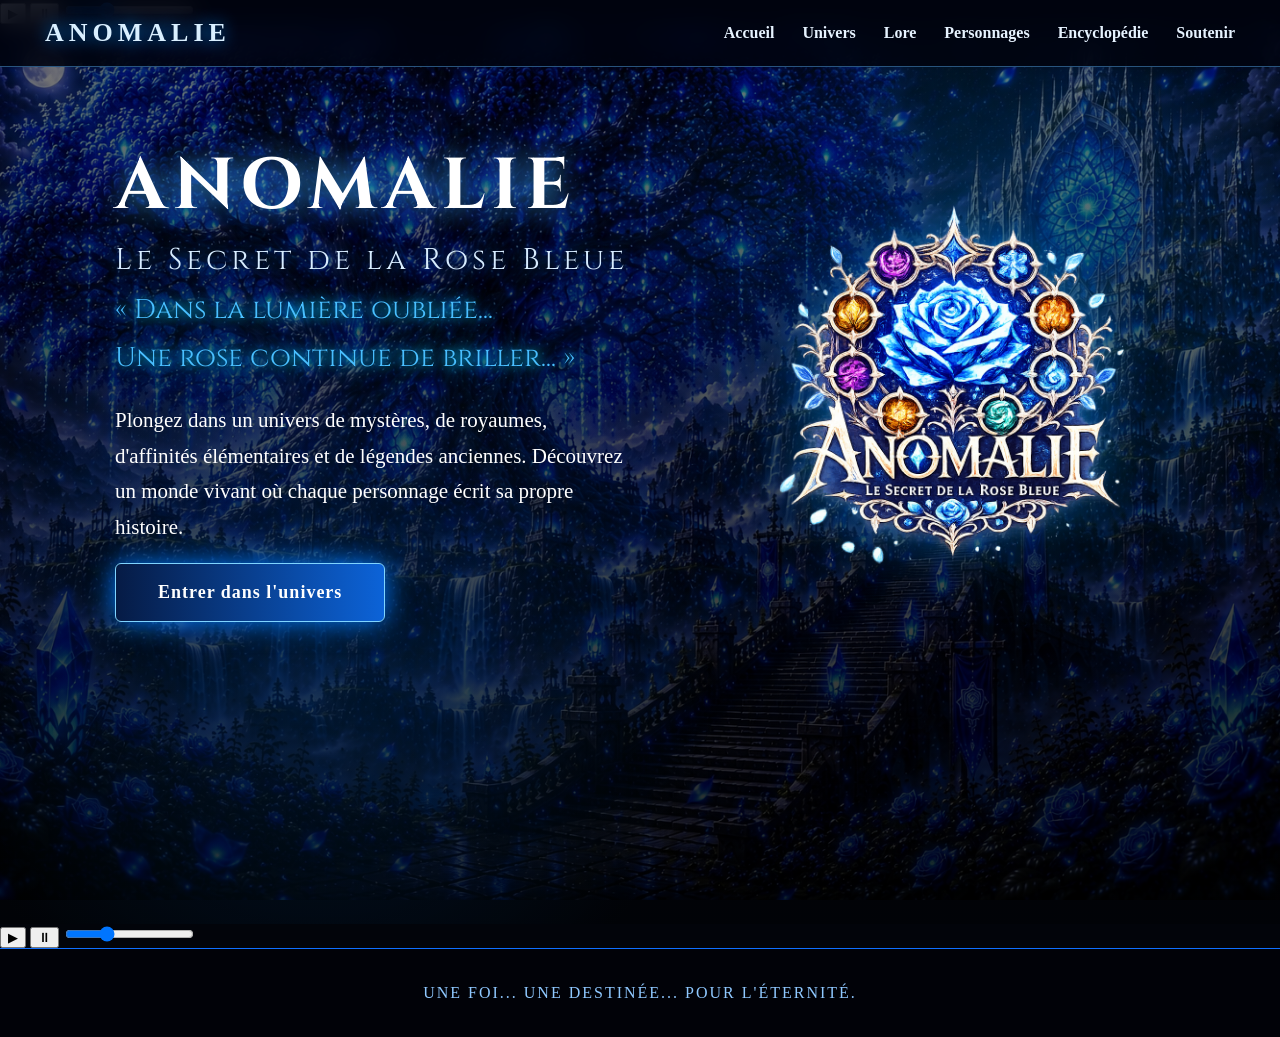
==== index.html @ 938658c7 "Update index.html" ====
<!DOCTYPE html>
<html lang="fr">
  
<head>
  <meta charset="UTF-8" />
  <meta name="viewport" content="width=device-width, initial-scale=1.0" />
  <title>Anomalie : Le Secret de la Rose Bleue</title>

  <link rel="stylesheet" href="style.css">
  
  <style>
    * {
      box-sizing: border-box;
      scroll-behavior: smooth;
    }

    body {
      margin: 0;
      background: #02040a;
      color: white;
      font-family: Georgia, serif;
      overflow-x: hidden;
    }

    nav {
      position: fixed;
      top: 0;
      width: 100%;
      z-index: 100;
      display: flex;
      justify-content: space-between;
      align-items: center;
      padding: 18px 45px;
      background: rgba(1, 4, 15, 0.88);
      border-bottom: 1px solid rgba(90, 180, 255, 0.45);
      backdrop-filter: blur(12px);
    }

    .nav-logo {
      letter-spacing: 5px;
      font-size: 26px;
      font-weight: bold;
      color: #d9efff;
      text-shadow: 0 0 18px #008cff;
    }

    .nav-links {
      display: flex;
      align-items: center;
      gap: 28px;
    }

    nav a {
      color: #e6f3ff;
      text-decoration: none;
      font-size: 16px;
      font-weight: bold;
    }

    nav a:hover {
      color: #6fc6ff;
      text-shadow: 0 0 10px #008cff;
    }

    .hero {
      min-height: 100vh;
      padding: 0px 80px 100px;
      display: flex;
      justify-content: space-between;
      align-items: center;
      gap: 80px;
      position: relative;
      overflow: hidden;
      background:
        linear-gradient(rgba(0,0,0,.35), rgba(0,0,0,.75)),
        url("sanctuaire.png");
      background-size: cover;
      background-position: center;
      background-attachment: fixed;
    }

    .hero::before {
      content: "";
      position: absolute;
      inset: 0;
      background:
        linear-gradient(rgba(0,0,0,0.25), rgba(0,0,0,0.35)),
        radial-gradient(circle at 25% 70%, rgba(0,130,255,.23), transparent 35%),
        radial-gradient(circle at 80% 25%, rgba(0,200,255,.18), transparent 32%);
      pointer-events: none;
    }

    .hero-left,
    .hero-right {
      position: relative;
      z-index: 2;
    }

    .hero-left{
    flex:1;
    text-align:left;
    max-width:650px;
    padding-left:35px;
    transform: translate(0px,-35px);
    font-size: 21px;
}

    .hero-right {
      flex: 1;
      display: flex;
      justify-content: center;
      align-items: center;
    }

    .main-logo {
      width: 600px;
      max-width: 100%;
      animation: logoFloat 5s ease-in-out infinite;
      filter: drop-shadow(0 0 25px rgba(0,150,255,.45));
    }

    h1 {
      font-family: 'Cinzel', serif;
      font-size: 72px;
      letter-spacing: 6px;
      margin: 0 0 5px;
      text-shadow: 0 0 28px #3aa7ff;
    }

    h2 {
      font-family: 'Cinzel', serif;
      font-size: 30px;
      line-height: 1.35;
      font-weight: normal;
      color: #d7ecff;
      letter-spacing: 4px;
      margin: 0 0 25px;
      text-shadow: 0 0 18px rgba(0,140,255,.7);
    }

    .quote {
      font-family: 'Cinzel', serif;
      font-size: 27px;
      line-height: 1.8;
      color: #9fefff;
      margin: 15 0 30px;
      transform: translateY(-10);
      text-shadow:
      0 0 10px #00bfff,
      0 0 20px #00bfff,
      2px 2px 6px rgba(0,0,0,.9);
    }
    
    .intro-hero {
    transform: translateY(-30px);
    }
    

     .button {
      display: inline-block;
      margin-top: -40px;
      transform: translateY(-18px);
      padding: 18px 42px;
      color: white;
      text-decoration: none;
      border: 1px solid #7fd4ff;
      background: linear-gradient(90deg, #061b45, #0c63d8);
      border-radius: 6px;
      box-shadow: 0 0 28px #007bff;
      letter-spacing: 1px;
      transition: .3s;
      font-size: 18px;
      font-weight: bold;
    }

    .button:hover {
    transform: translateY(-23px) scale(1.03);
    box-shadow: 0 0 35px #00bfff;
    border-color: #7fd4ff;
    transition: all 0.3s ease;
}

    .petal {
      position: absolute;
      top: -60px;
      width: 18px;
      height: 28px;
      background: radial-gradient(circle at 30% 30%, #9be8ff, #0879ff 70%);
      border-radius: 80% 20% 80% 20%;
      opacity: .75;
      z-index: 10;
      pointer-events: none;
      animation: fall linear infinite;
      filter: drop-shadow(0 0 8px #00aaff);
    }

    .main {
      padding: 90px 35px;
      background: linear-gradient(#010208, #06122b);
      text-align: center;
    }

    .main h2 {
      font-size: 42px;
      color: #d9efff;
      text-shadow: 0 0 16px #006eff;
    }

    .intro {
      max-width: 900px;
      margin: 0 auto 60px;
      font-size: 20px;
      line-height: 1.8;
      color: #dcecff;
    }

    .cards {
      display: grid;
      grid-template-columns: repeat(auto-fit, minmax(230px, 1fr));
      gap: 26px;
      max-width: 1150px;
      margin: auto;
      }
    
    .card {
      padding: 32px 25px;
      min-height: 230px;
      background: linear-gradient(rgba(5,25,65,.85), rgba(1,5,20,.9));
      border: 1px solid rgba(110,200,255,.65);
      border-radius: 14px;
      box-shadow: 0 0 25px rgba(0,120,255,.25);
      transition: .3s;
    }

    .card:hover {
      transform: translateY(-8px);
      box-shadow: 0 0 45px rgba(0,150,255,.45);
    }

    .card h3 {
      font-size: 25px;
      color: #9dd8ff;
    }

    .card p {
      color: #e2f1ff;
      line-height: 1.6;
    }

    footer {
      padding: 35px;
      text-align: center;
      background: #010208;
      color: #8fc8ff;
      border-top: 1px solid #0f6fff;
      letter-spacing: 2px;
    }

    @keyframes fall {
      to {
        transform: translateY(115vh) rotate(720deg);
      }
    }

    @keyframes logoFloat {
      0%, 100% {
        transform: translateY(-10px);
      }
      50% {
        transform: translateY(8px);
      }
    }

    @media (max-width: 768px) {
      nav {
        position: relative;
        padding: 20px 15px;
        flex-direction: column;
        gap: 18px;
      }

      .nav-logo {
        font-size: 34px;
        letter-spacing: 7px;
        text-align: center;
      }

      .nav-links {
        flex-wrap: wrap;
        justify-content: center;
        gap: 12px 24px;
      }

      nav a {
  position: relative;
}

nav a::after {
  content: "";
  position: absolute;
  left: 0;
  bottom: -6px;
  width: 0%;
  height: 2px;
  background: #6fc6ff;
  box-shadow: 0 0 10px #008cff;
  transition: width 0.3s ease;
}

nav a:hover {
  color: #6fc6ff;
  text-shadow: 0 0 10px #008cff;
}

nav a:hover::after {
  width: 100%;
}

      .hero {
        min-height: 100vh;
        padding: 30px 18px 55px;
        flex-direction: column-reverse;
        justify-content: flex-end;
        align-items: center;
        gap: 20px;
        text-align: center;
        background-position: center top;
        background-attachment: scroll;

        position: relative;
        overflow: hidden;
      }

      .hero-left {
        text-align: center;
        max-width: 100%;
      }

      .hero-right {
        width: 100%;
      }

      .main-logo {
        width: 330px;
        max-width: 95%;
        animation: logoFloatMobile 5s ease-in-out infinite;
      }

      h1 {
        font-size: 46px;
        letter-spacing: 8px;
      }

      h2 {
        font-size: 22px;
        letter-spacing: 2px;
        margin-bottom: 22px;
      }

      .quote {
        font-size: 18px;
        margin-bottom: 22px;
      }

      .intro-hero {
        display: none;
      }

      .button {
        padding: 13px 26px;
        font-size: 16px;
      }

      .main {
        padding: 70px 22px;
      }

      .main h2 {
        font-size: 34px;
      }

      .intro {
        font-size: 18px;
      }

      .petal {
        width: 16px;
        height: 24px;
      }
    }

    @keyframes logoFloatMobile {
      0%, 100% {
        transform: translateY(0);
      }
      50% {
        transform: translateY(-10px);
      }
    }
  </style>

<link rel="preconnect" href="https://fonts.googleapis.com">
<link rel="preconnect" href="https://fonts.gstatic.com" crossorigin>
<link href="https://fonts.googleapis.com/css2?family=Cinzel:wght@400;600;700;800&display=swap" rel="stylesheet">

</head>

<body>

<div class="music-player">
    <button id="playBtn">▶</button>
    <button id="pauseBtn">⏸</button>

    <input
        type="range"
        id="volumeSlider"
        min="0"
        max="100"
        value="30">
</div>
  
  <nav>
    <div class="nav-logo">ANOMALIE</div>
    <div class="nav-links">
      <a href="#accueil">Accueil</a>
      <a href="univers.html">Univers</a>
      <a href="lore.html">Lore</a>
      <a href="personnages.html">Personnages</a>
      <a href="#encyclopedie">Encyclopédie</a>
      <a href="#soutenir">Soutenir</a>
    </div>
  </nav>

  <section class="hero" id="accueil">
    <div class="hero-left">
      <h1>ANOMALIE</h1>
      <h2>Le Secret de la Rose Bleue</h2>

      <p class="quote">
    « Dans la lumière oubliée...<br>
    Une rose continue de briller... »
</p>

      <p class="intro-hero">
        Plongez dans un univers de mystères, de royaumes, d'affinités élémentaires et de légendes anciennes. Découvrez un monde vivant où chaque personnage écrit sa propre histoire.
      </p>

      <a href="univers.html" class="button">Entrer dans l'univers</a>
    </div>

    <div class="hero-right">
      <img src="logo-officiel.png" class="main-logo" alt="Logo Anomalie">
    </div>
  </section>

  <div id="audioControls">
    <button id="playBtn">▶</button>
    <button id="pauseBtn">⏸</button>
    <input type="range" id="volumeSlider" min="0" max="100" value="30">
</div>

  <footer>
    UNE FOI... UNE DESTINÉE... POUR L'ÉTERNITÉ.
  </footer>

<audio id="musiqueAccueil" loop>
    <source src="blueroseacceuil.mp3" type="audio/mpeg">
</audio>
  
  <script>
const musique = document.getElementById("musiqueAccueil");

const volume = localStorage.getItem("volumeAnomalie") || 30;

document.getElementById("volumeSlider").value = volume;
musique.volume = volume / 100;
    
function reprendreTemps() {
    const tempsSauvegarde = localStorage.getItem("tempsMusiqueAnomalie");
    if (tempsSauvegarde) {
        musique.currentTime = parseFloat(tempsSauvegarde);
    }
}

function lancerMusique() {
    const volumeActuel = document.getElementById("volumeSlider").value;
    musique.volume = volumeActuel / 100;

    reprendreTemps();

    musique.play().then(() => {
        localStorage.setItem("musiqueAnomalie", "active");
    }).catch(() => {});
}

if (localStorage.getItem("musiqueAnomalie") === "active") {
    lancerMusique();
}

document.addEventListener("click", lancerMusique, { once: true });

setInterval(() => {
    if (!musique.paused) {
        localStorage.setItem("tempsMusiqueAnomalie", musique.currentTime);
    }
}, 500);

    document.getElementById("playBtn").onclick = () => {
    musique.volume = document.getElementById("volumeSlider").value / 100;
    musique.play();
    localStorage.setItem("musiqueAnomalie", "active");
};

document.getElementById("pauseBtn").onclick = () => {
    musique.pause();
};

    document.getElementById("volumeSlider").oninput = function () {
    musique.volume = this.value / 100;
    localStorage.setItem("volumeAnomalie", this.value);
};
    
      for (let i = 0; i < 34; i++) {
      const petal = document.createElement("div");
      petal.className = "petal";
      petal.style.left = Math.random() * 100 + "vw";
      petal.style.animationDuration = 7 + Math.random() * 9 + "s";
      petal.style.animationDelay = Math.random() * 8 + "s";
      petal.style.transform = "rotate(" + Math.random() * 360 + "deg)";
      document.querySelector(".hero").appendChild(petal);
    }
  </script>
</body>
</html>
---- style.css ----
/* =========================
   ANOMALIE - STYLE GLOBAL
========================= */

* {
  box-sizing: border-box;
  scroll-behavior: smooth;
}

body {
  margin: 0;
  background: #02040a;
  color: white;
  font-family: Georgia, serif;
  overflow-x: hidden;
}

nav {
  position: fixed;
  top: 0;
  width: 100%;
  z-index: 100;
  display: flex;
  justify-content: space-between;
  align-items: center;
  padding: 18px 45px;
  background: rgba(1, 4, 15, 0.88);
  border-bottom: 1px solid rgba(90, 180, 255, 0.45);
  backdrop-filter: blur(12px);
}

.nav-logo {
  letter-spacing: 5px;
  font-size: 26px;
  font-weight: bold;
  color: #d9efff;
  text-shadow: 0 0 18px #008cff;
}

.nav-links {
  display: flex;
  align-items: center;
  gap: 28px;
}

nav a {
  position: relative;
  color: #e6f3ff;
  text-decoration: none;
  font-size: 16px;
  font-weight: bold;
}

nav a::after {
  content: "";
  position: absolute;
  left: 0;
  bottom: -6px;
  width: 0%;
  height: 2px;
  background: #6fc6ff;
  box-shadow: 0 0 10px #008cff;
  transition: width 0.3s ease;
}

nav a:hover {
  color: #6fc6ff;
  text-shadow: 0 0 10px #008cff;
}

nav a:hover::after {
  width: 100%;
}

h1, h2 {
  font-family: 'Cinzel', serif;
}

h1 {
  font-size: 72px;
  letter-spacing: 6px;
  margin: 0 0 5px;
  text-shadow: 0 0 28px #3aa7ff;
}

h2 {
  font-size: 42px;
  font-weight: normal;
  color: #d7ecff;
  letter-spacing: 4px;
  margin: 0 0 25px;
  text-shadow: 0 0 18px rgba(0,140,255,.7);

   white-space: nowrap;
   font-size: 34px;
}

p {
  line-height: 1.7;
}

.button {
  display: inline-block;
  padding: 18px 42px;
  color: white;
  text-decoration: none;
  border: 1px solid #7fd4ff;
  background: linear-gradient(90deg, #061b45, #0c63d8);
  border-radius: 6px;
  box-shadow: 0 0 28px #007bff;
  letter-spacing: 1px;
  transition: .3s;
  font-size: 18px;
  font-weight: bold;
}

.button:hover {
  transform: translateY(-3px) scale(1.03);
  box-shadow: 0 0 35px #00bfff;
  border-color: #7fd4ff;
}

footer {
  padding: 35px;
  text-align: center;
  background: #010208;
  color: #8fc8ff;
  border-top: 1px solid #0f6fff;
  letter-spacing: 2px;
}

.retour-univers{
    width:100%;
    text-align:center;
    margin:50px 0;
    background:rgba(2,8,20,0.45);
    padding:25px 0;
}

.btn-retour{
    display:inline-block;
    padding:16px 35px;
    background:linear-gradient(#1b4cff,#0b1f6e);
    color:#fff;
    text-decoration:none;
    font-size:22px;
    font-weight:bold;
    border:2px solid #7ec8ff;
    border-radius:14px;
    box-shadow:0 0 20px rgba(0,170,255,.4);
    transition:.3s;
}

.btn-retour:hover{
    transform:translateY(-4px);
    box-shadow:0 0 35px rgba(0,170,255,.8);
}

/* =========================
   ACCUEIL - HERO
========================= */

.hero {
  min-height: 100vh;
  padding: 0 80px 100px;
  display: flex;
  justify-content: space-between;
  align-items: center;
  gap: 80px;
  position: relative;
  overflow: hidden;
  background:
    linear-gradient(rgba(0,0,0,.35), rgba(0,0,0,.75)),
    url("sanctuaire.png");
  background-size: cover;
  background-position: center;
  background-attachment: fixed;
}

.hero::before {
  content: "";
  position: absolute;
  inset: 0;
  background:
    linear-gradient(rgba(0,0,0,0.25), rgba(0,0,0,0.35)),
    radial-gradient(circle at 25% 70%, rgba(0,130,255,.23), transparent 35%),
    radial-gradient(circle at 80% 25%, rgba(0,200,255,.18), transparent 32%);
  pointer-events: none;
}

.hero-left,
.hero-right {
  position: relative;
  z-index: 2;
}

.hero-left {
  flex: 1;
  text-align: left;
  max-width: 650px;
  padding-left: 35px;
  transform: translateY(-35px);
  font-size: 21px;
}

.hero-right {
  flex: 1;
  display: flex;
  justify-content: center;
  align-items: center;
}

.main-logo {
  width: 600px;
  max-width: 100%;
  animation: logoFloat 5s ease-in-out infinite;
  filter: drop-shadow(0 0 25px rgba(0,150,255,.45));
}

.quote {
  font-family: 'Cinzel', serif;
  font-size: 27px;
  line-height: 1.8;
  color: #49bfff !important;
  margin: 20px 0 30px;
  transform: translateY(-20px);
  text-shadow: 0 0 12px rgba(80,190,255,.8);
}

.intro-hero {
  transform: translateY(-30px);
}

.hero .button {
  margin-top: -40px;
  transform: translateY(-18px);
}

.hero .button:hover {
  transform: translateY(-23px) scale(1.03);
}

.petal {
  position: absolute;
  top: -60px;
  width: 18px;
  height: 28px;
  background: radial-gradient(circle at 30% 30%, #9be8ff, #0879ff 70%);
  border-radius: 80% 20% 80% 20%;
  opacity: .75;
  z-index: 10;
  pointer-events: none;
  animation: fall linear infinite;
  filter: drop-shadow(0 0 8px #00aaff);
}

@keyframes fall {
  to {
    transform: translateY(115vh) rotate(720deg);
  }
}

@keyframes logoFloat {
  0%, 100% {
    transform: translateY(-10px);
  }
  50% {
    transform: translateY(8px);
  }
}

@keyframes logoFloatMobile {
  0%, 100% {
    transform: translateY(0);
  }
  50% {
    transform: translateY(-10px);
  }
}

/* =========================
   PAGES SECONDAIRES
========================= */

.main {
    padding: 90px 35px;
    background: linear-gradient(#010208,#06122b);
    text-align:center;
}

.main h2{
    font-size:42px;
    color:#d9efff;
    text-shadow:0 0 16px #006eff;
}

.intro{
    max-width:950px;
    margin:0 auto 60px;
    font-size:20px;
    line-height:1.8;
    color:#dcecff;
}

/* ===== Cartes ===== */

.cards{
    display:grid;
    grid-template-columns:repeat(auto-fit,minmax(250px,1fr));
    gap:28px;
    max-width:1200px;
    margin:auto;
}

.card{
    padding:30px;
    background:linear-gradient(rgba(5,25,65,.85),rgba(1,5,20,.9));
    border-radius:18px;
    transition:.3s;
}

.card:hover{
    transform:translateY(-8px);
}

.card h3{
    color:#9dd8ff;
    font-size:26px;
}

.card p{
    color:#e2f1ff;
    line-height:1.7;
}

/* ===== Lore ===== */

.episodes{
    display:flex;
    flex-direction:column;
    align-items:center;
    gap:35px;
    margin-top:40px;
}

.episode-card{
    width:100%;
    max-width:900px;
}

.episode-card img{
    width:100%;
    height:auto;
    display:block;
    border-radius:18px;
    border:2px solid #3ca8ff;
    box-shadow:0 0 25px rgba(0,170,255,.35);
    transition:.3s;
}

.card-image{
    width:100%;
    height:100%;
    object-fit:cover;
    border-radius:18px;
}

.episode-card img:hover{
    transform:scale(1.02);
    box-shadow:0 0 35px rgba(0,170,255,.6);
}

/* =========================
   RESPONSIVE
========================= */

/* PC portable / écran moyen */
@media (max-width: 1366px) {
  h1 {
    font-size: 60px;
  }

  h2,
  .main h2 {
    font-size: 38px;
  }

  .main-logo {
    width: 520px;
  }

  .episode-card {
    max-width: 760px;
  }
}

/* Mobile */
@media (max-width: 768px) {
  nav {
    position: relative;
    padding: 20px 15px;
    flex-direction: column;
    gap: 18px;
  }

  .nav-logo {
    font-size: 34px;
    letter-spacing: 7px;
    text-align: center;
  }

  .nav-links {
    flex-wrap: wrap;
    justify-content: center;
    gap: 12px 24px;
  }

  nav a {
    font-size: 22px;
  }

  .hero {
    min-height: 100vh;
    padding: 30px 18px 55px;
    flex-direction: column-reverse;
    justify-content: flex-end;
    align-items: center;
    gap: 20px;
    text-align: center;
    background-position: center top;
    background-attachment: scroll;
  }

  .hero-left {
    text-align: center;
    max-width: 100%;
    padding-left: 0;
    transform: none;
  }

  .hero-right {
    width: 100%;
  }

  .main-logo {
    width: 330px;
    max-width: 95%;
    animation: logoFloatMobile 5s ease-in-out infinite;
  }

  h1 {
    font-size: 46px;
    letter-spacing: 8px;
  }

  h2,
  .main h2 {
    font-size: 32px;
    letter-spacing: 2px;
  }

  .quote {
    font-size: 18px;
    margin-bottom: 22px;
    transform: none;
  }

  .intro-hero {
    display: none;
  }

  .button {
    padding: 13px 26px;
    font-size: 16px;
  }

  .hero .button {
    margin-top: 0;
    transform: none;
  }

  .main {
    padding: 70px 22px;
  }

  .intro {
    font-size: 18px;
  }

  .cards {
    grid-template-columns: 1fr;
  }

  .episode-card {
    max-width: 95%;
  }

  .petal {
    width: 16px;
    height: 24px;
  }
}

/* TV / très grand écran */
@media (min-width: 2200px) {
  h1 {
    font-size: 96px;
  }

  h2,
  .main h2 {
    font-size: 64px;
  }

  p,
  .intro {
    font-size: 28px;
  }

  .main-logo {
    width: 760px;
  }

  .episode-card {
    max-width: 1200px;
  }

  nav a {
    font-size: 22px;
  }

  .nav-logo {
    font-size: 34px;
  }
}

/* ===== PAGE PERSONNAGES ===== */

.personnages-page{
    min-height:100vh;
    background:url("personnages.png") center center/cover no-repeat;
    display:flex;
    flex-direction:column;
    justify-content:flex-start;
    padding-top:70px;
    align-items:center;
    text-align:center;
    padding:40px;
}

.personnages-page h1{
    font-size:70px;
    color:white;
    margin-bottom:20px;
    text-shadow:0 0 20px black;
}

.description{
    color:white;
    font-size:24px;
    max-width:900px;
    margin-bottom:35px;
    text-shadow:0 0 10px black;
}

.royaumes{
    display:flex;
    justify-content:center;
    gap:80px;
    flex-wrap:wrap;
    margin-top:20px;
}

.royaumes img{
    width:260px;
    height:auto;
    display:block;
    max-width:100%;
    object-fit:contain;
    transition:0.3s;
    cursor:pointer;
}

.royaumes img:hover{
    transform:scale(1.08);
}

.footer-text{
    color:white;
    margin-top:70px;
    font-size:18px;
    text-shadow:0 0 10px black;
}

.btn-retour{
    display:inline-block;
    margin-top:45px;
    margin-bottom:30px;
    padding:16px 42px;

    background:linear-gradient(90deg,#061b45,#0c63d8);
    color:white;

    text-decoration:none;
    font-size:20px;
    font-weight:bold;
    letter-spacing:1px;

    border:1px solid #7fd4ff;
    border-radius:14px;

    box-shadow:0 0 25px #007bff;

    transition:all .3s ease;
}

.btn-retour:hover{
    transform:translateY(-4px) scale(1.05);
    box-shadow:0 0 40px #00bfff;
    border-color:#bfeaff;
    color:white;
}

/* ===========================
   IMAGES DES CARTES
=========================== */
#carte-accueil{
    background-image: url("carteacceuil.png");
    background-size: cover;
    background-position: center;
    padding:0;
    overflow:hidden;
}

#lore{
    background-image: url("cartelore.png");
    background-size: cover;
    background-position: center;
}

#personnages{
    background-image: url("cartepersonnages.png");
    background-size: cover;
    background-position: center;
    padding: 0;
    overflow: hidden;
}

#carte-encyclopedie{
    background-image: url("carteencyclopedie.png");
    background-size: contain;
    background-repeat: no-repeat;
    background-position: center;
    padding: 0;
    overflow: hidden;
}

#soutenir{
    background-image: url("cartesoutenir.png");
    background-size: cover;
    background-position: center;
    padding: 0;
    overflow: hidden;
}

/* ===============================
   PERSONNAGES - SANCTUAIRE
================================ */

.sanctuaire-page{
    min-height:100vh;
    padding:130px 40px 60px;
    background:
        linear-gradient(rgba(0,0,20,.45), rgba(0,0,20,.85)),
        url("fond-perso-sanctuaire.png") center/cover fixed;
    color:white;
    text-align:center;
}

.sanctuaire-intro h1{
    font-size:58px;
    letter-spacing:4px;
    text-shadow:0 0 25px #00aaff;
}

.sanctuaire-intro p{
    max-width:850px;
    margin:20px auto 5px;
    font-size:20px;
    color:#dff6ff;
}

.clique-rose-banner{
    text-align: center;
    margin-top: -160px;
    margin-bottom: -20px;
}

.clique-rose-banner img{
    width: 60%;
    max-width: 800px;
    height: auto;
    display: block;
    margin: 0 auto;
}

.rose-orbite{
    position:relative;
    width:660px;
    height:660px;
    margin:140px auto 80px;
    margin-top: -120px;
    border-radius:50%;
    background:radial-gradient(circle, rgba(0,180,255,.25), rgba(0,0,40,.35) 45%, transparent 70%);
    border:1px solid rgba(0,200,255,.35);
    box-shadow:0 0 40px rgba(0,170,255,.35);
}

.rose-centre{
    position:absolute;
    top:50%;
    left:50%;
    transform:translate(-50%, -50%);
    width:380px;
    height:380px;
    z-index:5;
}

.rose-centre img{
    width:100%;
    height:100%;
    object-fit:contain;
    animation:rotationRose 40s linear infinite;
}

.rose-node{
    position:absolute;
    top:50%;
    left:50%;
    width:80px;
    height:80px;
    margin-left:-40px;
    margin-top:-40px;
    border-radius:50%;
    border:2px solid rgba(120,220,255,.8);
    background:rgba(0,10,35,.85);
    color:white;
    cursor:pointer;
    display:flex;
    flex-direction:column;
    align-items:center;
    justify-content:center;
    font-family:Georgia, serif;
    font-weight:bold;
    box-shadow:0 0 25px rgba(0,170,255,.35);
    transition:.3s;
}

.node-1:hover, .node-1.active{ transform:rotate(40deg) translateY(-330px) rotate(-40deg) scale(1.08); box-shadow:0 0 35px #00cfff; }
.node-2:hover, .node-2.active{ transform:rotate(80deg) translateY(-330px) rotate(-80deg) scale(1.08); box-shadow:0 0 35px #00cfff; }
.node-3:hover, .node-3.active{ transform:rotate(120deg) translateY(-330px) rotate(-120deg) scale(1.08); box-shadow:0 0 35px #00cfff; }
.node-4:hover, .node-4.active{ transform:rotate(160deg) translateY(-330px) rotate(-160deg) scale(1.08); box-shadow:0 0 35px #00cfff; }
.node-5:hover, .node-5.active{ transform:rotate(200deg) translateY(-330px) rotate(-200deg) scale(1.08); box-shadow:0 0 35px #00cfff; }
.node-6:hover, .node-6.active{ transform:rotate(240deg) translateY(-330px) rotate(-240deg) scale(1.08); box-shadow:0 0 35px #00cfff; }
.node-7:hover, .node-7.active{ transform:rotate(280deg) translateY(-330px) rotate(-280deg) scale(1.08); box-shadow:0 0 35px #00cfff; }
.node-8:hover, .node-8.active{ transform:rotate(320deg) translateY(-330px) rotate(-320deg) scale(1.08); box-shadow:0 0 35px #00cfff; }
}

.rose-icon{
    font-size:55px;
    line-height:1;
    filter:drop-shadow(0 0 12px currentColor);
}

.rose-icon img{
    width:60px;
    height:60px;
    object-fit:contain;
    display:block;
}

.minallia-node .rose-icon{
    display:flex;
    justify-content:center;
    align-items:center;
}

.minallia-node .rose-icon img{
    width:85px;
    height:85px;
    object-fit:contain;
}

.minallia-node{
    position:absolute;
    top:50%;
    left:50%;
    width:125px;
    height:125px;
    margin-left:-62.5px;
    margin-top:-62.5px;
    transform:rotate(0deg) translateY(-330px) rotate(0deg);
    border-color:#c58cff;
    z-index:20;
}

.minallia-node:hover,
.minallia-node.active{
    transform:rotate(0deg) translateY(-330px) rotate(0deg) scale(1.08);
    box-shadow:0 0 35px #00cfff;
}

.rose-node:not(.minallia-node){
    position:absolute;
    top:50%;
    left:50%;
    width:80px;
    height:80px;
    margin-left:-40px;
    margin-top:-40px;
}

.minallia-node{ transform:rotate(0deg) translateY(-330px) rotate(0deg); }
.node-1{ transform:rotate(40deg) translateY(-330px) rotate(-40deg); }
.node-2{ transform:rotate(80deg) translateY(-330px) rotate(-80deg); }
.node-3{ transform:rotate(120deg) translateY(-330px) rotate(-120deg); }
.node-4{ transform:rotate(160deg) translateY(-330px) rotate(-160deg); }
.node-5{ transform:rotate(200deg) translateY(-330px) rotate(-200deg); }
.node-6{ transform:rotate(240deg) translateY(-330px) rotate(-240deg); }
.node-7{ transform:rotate(280deg) translateY(-330px) rotate(-280deg); }
.node-8{ transform:rotate(320deg) translateY(-330px) rotate(-320deg); }

.rose-multi{ color:#ff66ff; }
.rose-tenebres{ color:#8a3cff; }
.rose-glace{ color:#e8fbff; }
.rose-feu{ color:#ff3030; }
.rose-eau{ color:#009dff; }
.rose-vent{ color:#39d86a; }
.rose-lumiere{ color:#ffd95a; }
.rose-foudre{ color:#b45cff; }
.rose-terre{ color:#ff8c24; }

.fiche-sanctuaire{
    max-width:1050px;
    margin:180px auto 30px;
    padding:35px;
    border:2px solid #3ca8ff;
    border-radius:22px;
    background:rgba(0,10,35,.78);
    backdrop-filter:blur(10px);
    box-shadow:0 0 30px rgba(0,170,255,.3);
}

.fiche-sanctuaire h2{
    font-size:42px;
    margin-bottom:10px;
}

.fiche-sanctuaire h3{
    color:#83eaff;
    font-size:24px;
    margin-bottom:20px;
}

.fiche-sanctuaire p{
    font-size:19px;
    line-height:1.7;
}

.btn-retour{
    display:block;
    width:max-content;
    margin:30px auto 0;
    padding:16px 35px;
    border-radius:14px;
    background:linear-gradient(135deg,#004cff,#00cfff);
    color:white;
    text-decoration:none;
    font-weight:bold;
    box-shadow:0 0 20px rgba(0,170,255,.6);
}

  @keyframes rotationRose{
    from{
        transform: rotate(0deg);
    }
    to{
        transform: rotate(360deg);
    }

/* ===============================
   LECTEUR - MUSIQUE
================================ */
     
     .music-player {
    position: fixed;
    top: 18px;
    right: 18px;

    display: flex;
    align-items: center;
    gap: 12px;

    padding: 8px 14px;

    background: rgba(15, 25, 55, 0.35);
    border: 1px solid rgba(120, 180, 255, 0.25);
    border-radius: 20px;

    backdrop-filter: blur(8px);

    z-index: 9999;
}

.music-player button {
    background: transparent;
    border: none;
    color: #bfe8ff;
    font-size: 22px;
    cursor: pointer;
    transition: 0.25s;
}

.music-player button:hover {
    color: white;
    text-shadow: 0 0 10px #66ccff;
}

.music-player input[type="range"] {
    width: 90px;
    accent-color: #7fcfff;
}

#audioControls {
    position: fixed;
    bottom: 15px;
    right: 15px;
    display: flex;
    align-items: center;
    gap: 8px;
    padding: 6px 10px;
    background: rgba(0,0,0,0.35);
    border: 1px solid rgba(255,255,255,0.2);
    border-radius: 12px;
    backdrop-filter: blur(6px);
    z-index: 9999;
}

#audioControls button {
    background: transparent;
    border: none;
    color: white;
    cursor: pointer;
    font-size: 18px;
}

#audioControls input {
    width: 70px;
}
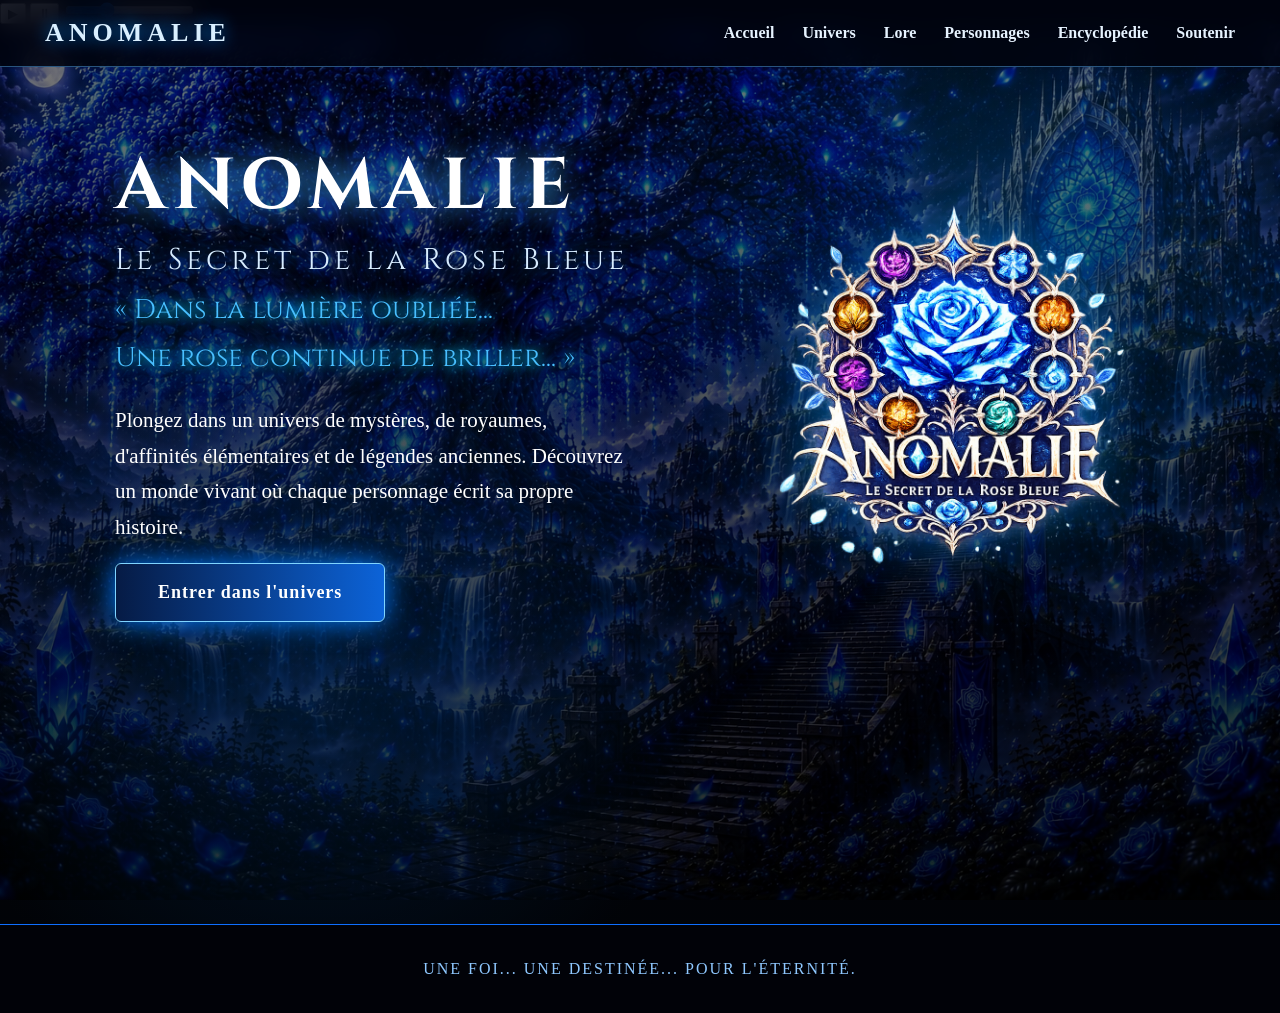
==== commit e3ba72a5: "Update index.html" ====
--- a/index.html
+++ b/index.html
@@ -453,12 +453,6 @@
     </div>
   </section>
 
-  <div id="audioControls">
-    <button id="playBtn">▶</button>
-    <button id="pauseBtn">⏸</button>
-    <input type="range" id="volumeSlider" min="0" max="100" value="30">
-</div>
-
   <footer>
     UNE FOI... UNE DESTINÉE... POUR L'ÉTERNITÉ.
   </footer>
@@ -469,35 +463,33 @@
   
   <script>
 const musique = document.getElementById("musiqueAccueil");
-
-const volume = localStorage.getItem("volumeAnomalie") || 30;
-
-document.getElementById("volumeSlider").value = volume;
-musique.volume = volume / 100;
-    
-function reprendreTemps() {
-    const tempsSauvegarde = localStorage.getItem("tempsMusiqueAnomalie");
-    if (tempsSauvegarde) {
-        musique.currentTime = parseFloat(tempsSauvegarde);
-    }
-}
-
-function lancerMusique() {
-    const volumeActuel = document.getElementById("volumeSlider").value;
-    musique.volume = volumeActuel / 100;
-
-    reprendreTemps();
-
-    musique.play().then(() => {
-        localStorage.setItem("musiqueAnomalie", "active");
-    }).catch(() => {});
-}
-
-if (localStorage.getItem("musiqueAnomalie") === "active") {
-    lancerMusique();
-}
-
-document.addEventListener("click", lancerMusique, { once: true });
+const playBtn = document.getElementById("playBtn");
+const pauseBtn = document.getElementById("pauseBtn");
+const volumeSlider = document.getElementById("volumeSlider");
+
+const volumeSauvegarde = localStorage.getItem("volumeAnomalie") || 30;
+volumeSlider.value = volumeSauvegarde;
+musique.volume = volumeSauvegarde / 100;
+
+const tempsSauvegarde = localStorage.getItem("tempsMusiqueAnomalie");
+if (tempsSauvegarde) {
+    musique.currentTime = parseFloat(tempsSauvegarde);
+}
+
+playBtn.addEventListener("click", () => {
+    musique.play();
+    localStorage.setItem("musiqueAnomalie", "active");
+});
+
+pauseBtn.addEventListener("click", () => {
+    musique.pause();
+    localStorage.setItem("musiqueAnomalie", "pause");
+});
+
+volumeSlider.addEventListener("input", () => {
+    musique.volume = volumeSlider.value / 100;
+    localStorage.setItem("volumeAnomalie", volumeSlider.value);
+});
 
 setInterval(() => {
     if (!musique.paused) {
@@ -505,20 +497,9 @@
     }
 }, 500);
 
-    document.getElementById("playBtn").onclick = () => {
-    musique.volume = document.getElementById("volumeSlider").value / 100;
-    musique.play();
-    localStorage.setItem("musiqueAnomalie", "active");
-};
-
-document.getElementById("pauseBtn").onclick = () => {
-    musique.pause();
-};
-
-    document.getElementById("volumeSlider").oninput = function () {
-    musique.volume = this.value / 100;
-    localStorage.setItem("volumeAnomalie", this.value);
-};
+if (localStorage.getItem("musiqueAnomalie") === "active") {
+    musique.play().catch(() => {});
+}
     
       for (let i = 0; i < 34; i++) {
       const petal = document.createElement("div");
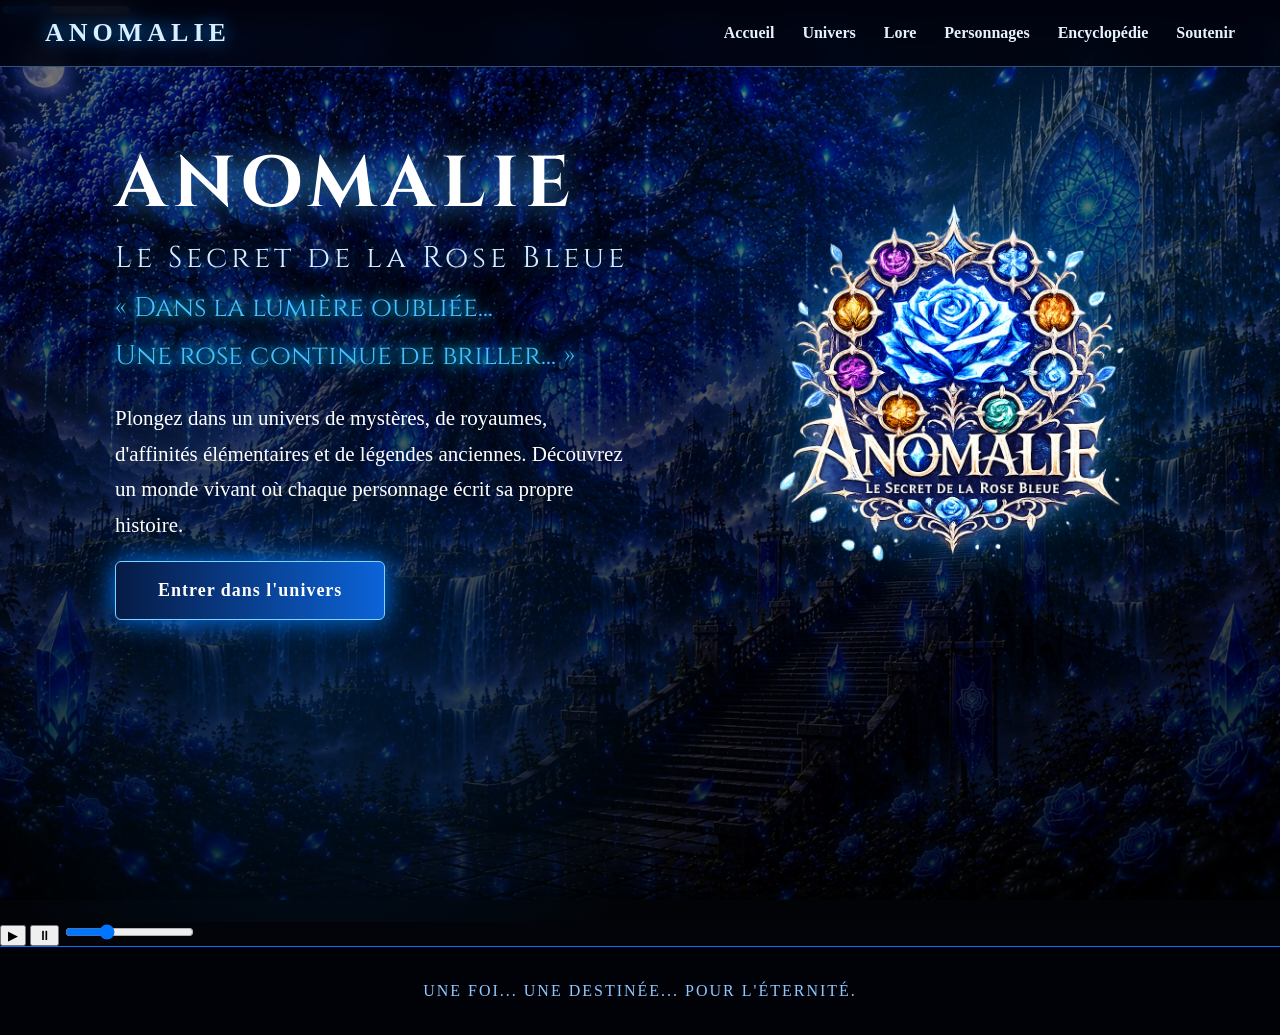
==== commit 14666a8a: "Update index.html" ====
--- a/index.html
+++ b/index.html
@@ -406,10 +406,6 @@
 </head>
 
 <body>
-
-<div class="music-player">
-    <button id="playBtn">▶</button>
-    <button id="pauseBtn">⏸</button>
 
     <input
         type="range"
@@ -453,6 +449,12 @@
     </div>
   </section>
 
+<div id="audioControls">
+    <button id="playBtn">▶</button>
+    <button id="pauseBtn">⏸</button>
+    <input type="range" id="volumeSlider" min="0" max="100" value="30">
+</div>
+  
   <footer>
     UNE FOI... UNE DESTINÉE... POUR L'ÉTERNITÉ.
   </footer>
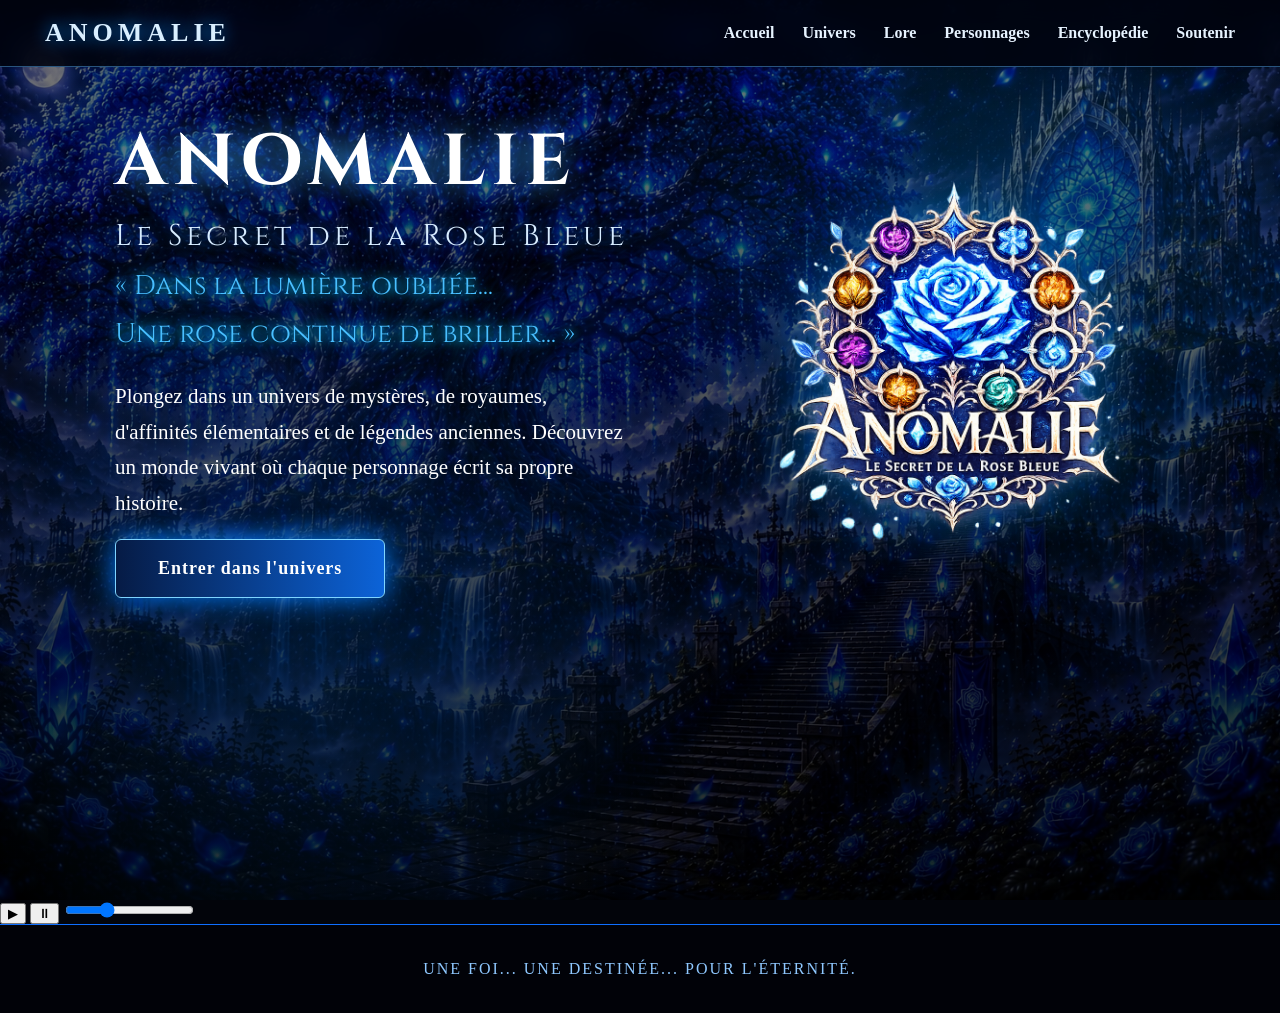
==== commit dcb9b5de: "Update index.html" ====
--- a/index.html
+++ b/index.html
@@ -407,12 +407,6 @@
 
 <body>
 
-    <input
-        type="range"
-        id="volumeSlider"
-        min="0"
-        max="100"
-        value="30">
 </div>
   
   <nav>
@@ -452,7 +446,7 @@
 <div id="audioControls">
     <button id="playBtn">▶</button>
     <button id="pauseBtn">⏸</button>
-    <input type="range" id="volumeSlider" min="0" max="100" value="30">
+    <input id="volumeSlider" type="range" min="0" max="100" value="30">
 </div>
   
   <footer>
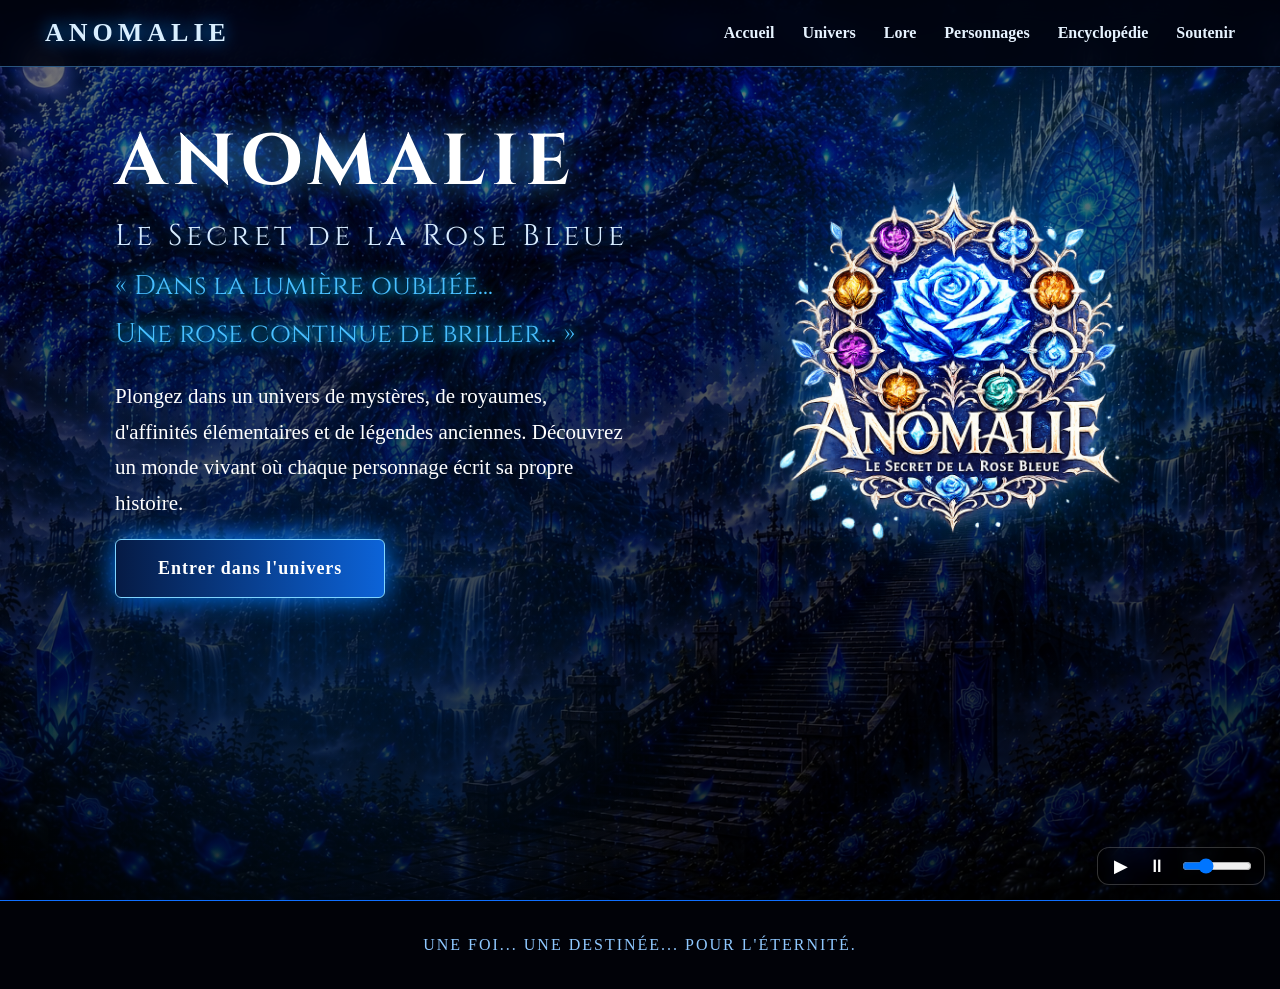
==== commit cf9f7c89: "Update index.html" ====
--- a/index.html
+++ b/index.html
@@ -467,9 +467,14 @@
 volumeSlider.value = volumeSauvegarde;
 musique.volume = volumeSauvegarde / 100;
 
-const tempsSauvegarde = localStorage.getItem("tempsMusiqueAnomalie");
-if (tempsSauvegarde) {
-    musique.currentTime = parseFloat(tempsSauvegarde);
+if (localStorage.getItem("musiqueAnomalie") === "active") {
+    const tempsSauvegarde = localStorage.getItem("tempsMusiqueAnomalie");
+    if (tempsSauvegarde) {
+        musique.currentTime = parseFloat(tempsSauvegarde);
+    }
+} else {
+    musique.currentTime = 0;
+    localStorage.removeItem("tempsMusiqueAnomalie");
 }
 
 playBtn.addEventListener("click", () => {
--- a/style.css
+++ b/style.css
@@ -887,6 +887,7 @@
     to{
         transform: rotate(360deg);
     }
+}
 
 /* ===============================
    LECTEUR - MUSIQUE
@@ -957,3 +958,47 @@
 #audioControls input {
     width: 70px;
 }
+
+/* ===============================
+   FICHE PERSO - SANCTUAIRE
+================================ */
+
+#fiche-personnage{
+    display:none;
+    position:fixed;
+    top: 50%;
+    right: 40px;
+    transform: translateY(-50%);
+    width: 360px;
+    min-height: 460px;
+    background: rgba(3, 8, 30, 0.92);
+    border: 2px solid #4fdfff;
+    border-radius: 18px;
+    box-shadow: 0 0 35px #00bfff;
+    z-index: 9999;
+    padding: 30px;
+    color: white;
+}
+
+#fiche-personnage.active {
+    display: block;
+}
+
+.fermer-fiche {
+    position: absolute;
+    top: 12px;
+    right: 14px;
+    background: transparent;
+    border: 1px solid #4fdfff;
+    color: white;
+    border-radius: 50%;
+    width: 32px;
+    height: 32px;
+    cursor: pointer;
+    font-size: 18px;
+}
+
+.fermer-fiche:hover {
+    background: #4fdfff;
+    color: #001020;
+}
